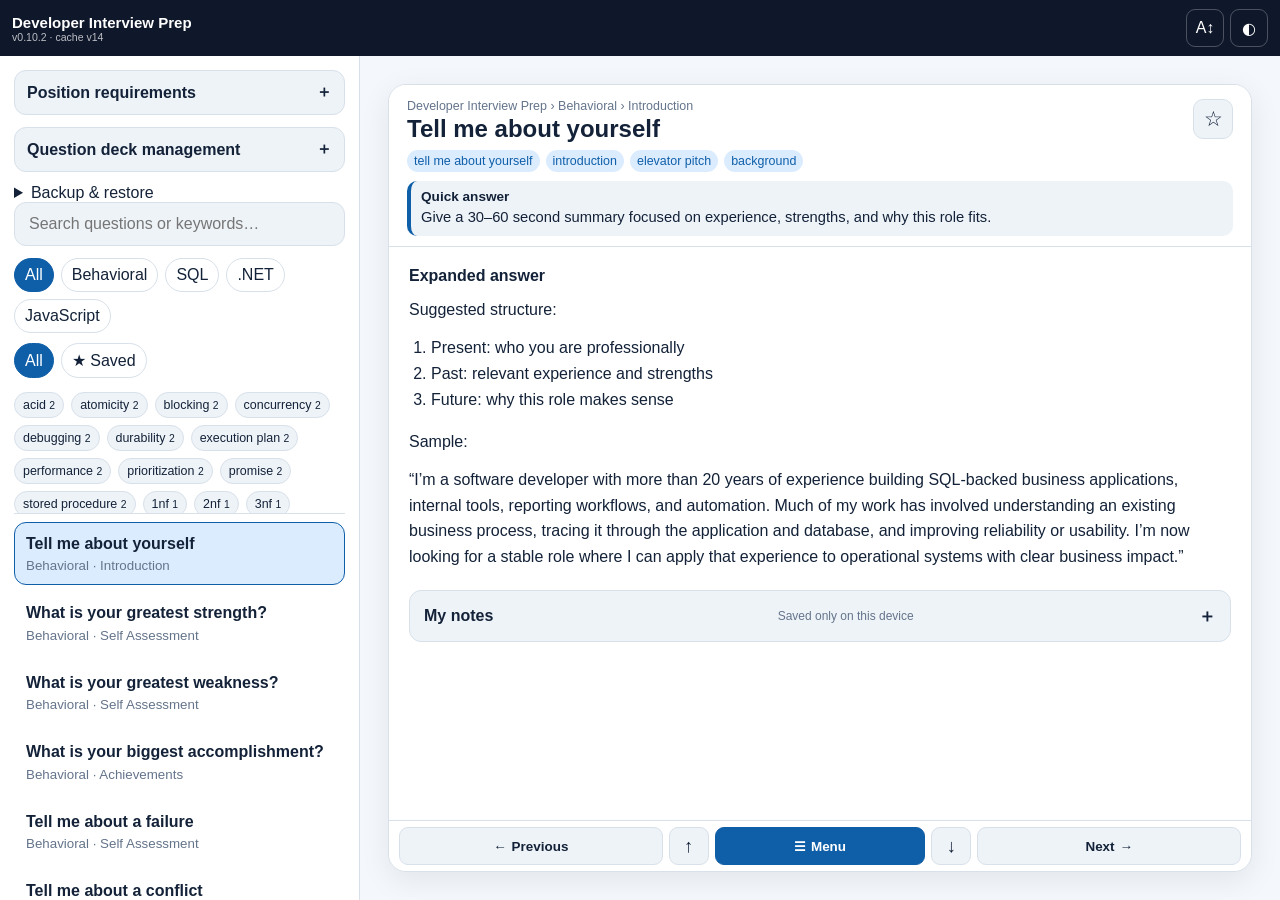
==== index.html @ b8eb4b03 "Add backup restore controls and visual drawer feedback" ====
<!doctype html>
<html lang="en">
<head>
  <meta charset="utf-8" />
  <meta name="viewport" content="width=device-width,initial-scale=1,viewport-fit=cover" />
  <meta name="theme-color" content="#0f172a" />
  <meta name="apple-mobile-web-app-capable" content="yes" />
  <meta name="apple-mobile-web-app-status-bar-style" content="black-translucent" />
  <meta name="apple-mobile-web-app-title" content="Interview Prep" />
  <title>Developer Interview Prep</title>
  <link rel="manifest" href="manifest.webmanifest" />
  <link rel="apple-touch-icon" href="icon-192.svg" />
  <link rel="stylesheet" href="styles.css" />
  <link rel="stylesheet" href="manager.css" />
  <link rel="stylesheet" href="layout.css" />
  <link rel="stylesheet" href="analyzer.css" />
</head>
<body>
  <header class="topbar">
    <button id="menuBtn" class="icon-btn mobile-only" type="button" aria-label="Open question list" aria-expanded="false">☰</button>
    <div class="brand">
      <strong>Developer Interview Prep</strong>
      <span id="statusText">v0.10.2 · cache v14</span>
    </div>
    <div class="top-actions">
      <button id="fontBtn" class="icon-btn" aria-label="Change text size">A↕</button>
      <button id="themeBtn" class="icon-btn" aria-label="Toggle theme">◐</button>
    </div>
  </header>

  <div class="app-shell">
    <aside id="sidebar" class="sidebar">
      <details class="position-analyzer">
        <summary>Position requirements</summary>
        <div class="analyzer-body">
          <label for="positionRequirements">Paste the job description or requirements</label>
          <textarea id="positionRequirements" placeholder="Example: SQL Server 2016, OLTP, stored procedures, .NET, e-commerce, production support..."></textarea>
          <div class="analyzer-actions">
            <button id="analyzePositionBtn" class="small-btn active" type="button">Analyze locally</button>
            <button id="clearPositionBtn" class="small-btn" type="button">Clear</button>
          </div>
          <div id="analyzerResults" class="analyzer-results"></div>
          <p class="analyzer-note">Runs entirely on this device. It prioritizes existing questions and creates a local Position Prep deck.</p>
        </div>
      </details>

      <details class="deck-tools">
        <summary>Question deck management</summary>
        <div class="deck-tools-body">
          <label for="deckSelect">Question deck</label>
          <select id="deckSelect"></select>
          <div class="deck-actions">
            <button id="importDeckBtn" class="small-btn">Import</button>
            <button id="exportDeckBtn" class="small-btn">Export</button>
            <button id="deleteDeckBtn" class="small-btn danger">Delete</button>
          </div>
          <input id="deckFileInput" type="file" accept="application/json,.json" hidden />
        </div>
      </details>

      <details class="backup-tools">
        <summary>Backup & restore</summary>
        <div class="backup-tools-body">
          <p>Back up notes, bookmarks, imported decks, preferences, and position requirements.</p>
          <div class="backup-actions">
            <button id="exportBackupBtn" class="small-btn" type="button">Export backup</button>
            <button id="importBackupBtn" class="small-btn" type="button">Restore backup</button>
          </div>
          <input id="backupFileInput" type="file" accept="application/json,.json" hidden />
        </div>
      </details>

      <div class="search-wrap">
        <input id="searchInput" type="search" placeholder="Search questions or keywords…" autocomplete="off" />
      </div>

      <div id="categoryTabs" class="tabs"></div>
      <div class="filter-row">
        <button id="allBtn" class="small-btn active">All</button>
        <button id="bookmarksBtn" class="small-btn">★ Saved</button>
      </div>
      <div id="keywordCloud" class="keyword-cloud"></div>
      <div id="questionList" class="question-list"></div>
    </aside>

    <main class="content">
      <div id="emptyState" class="empty-state">
        <h1>Interview reference</h1>
        <p>Select a question from the menu. Search works across titles, keywords, summaries, and full answers.</p>
      </div>

      <article id="answerCard" class="answer-card answer-layout hidden">
        <header class="question-fixed">
          <div class="answer-head">
            <div>
              <div id="breadcrumb" class="breadcrumb"></div>
              <h1 id="answerTitle"></h1>
            </div>
            <button id="bookmarkBtn" class="bookmark-btn" aria-label="Save question">☆</button>
          </div>
          <div id="answerKeywords" class="answer-keywords"></div>
          <section class="quick-box">
            <h2>Quick answer</h2>
            <p id="shortAnswer"></p>
          </section>
        </header>

        <div id="answerScroll" class="answer-scroll" tabindex="0">
          <section id="answerTop" class="full-answer">
            <h2>Expanded answer</h2>
            <div id="fullAnswer"></div>
          </section>

          <details id="notesDetails" class="notes">
            <summary><span>My notes</span><small id="notesStatus">Saved only on this device</small></summary>
            <div class="notes-body"><textarea id="notesBox" placeholder="Add your own example, wording, or reminder…"></textarea></div>
          </details>
          <div id="answerBottom" class="scroll-end-marker" aria-hidden="true"></div>
        </div>

        <footer class="answer-footer" aria-label="Question navigation">
          <button id="prevBtn" class="footer-nav wide" type="button">← <span>Previous</span></button>
          <button id="topBtn" class="footer-nav icon-only" type="button" aria-label="Scroll answer to top" title="Top">↑</button>
          <button id="footerMenuBtn" class="footer-nav menu-link" type="button">☰ <span>Menu</span></button>
          <button id="bottomBtn" class="footer-nav icon-only" type="button" aria-label="Scroll answer to bottom" title="Bottom">↓</button>
          <button id="nextBtn" class="footer-nav wide" type="button"><span>Next</span> →</button>
        </footer>
      </article>
    </main>
  </div>

  <div id="overlay" class="overlay" aria-hidden="true"></div>
  <script>
    (() => {
      const VERSION_TEXT = 'v0.10.2 · cache v14';
      const body = document.body;
      const headerMenu = document.getElementById('menuBtn');
      const footerMenu = document.getElementById('footerMenuBtn');
      const overlay = document.getElementById('overlay');
      const answerScroll = document.getElementById('answerScroll');
      const status = document.getElementById('statusText');

      const closeDrawer = () => {
        body.classList.remove('drawer-open');
        headerMenu?.setAttribute('aria-expanded', 'false');
      };
      const toggleDrawer = () => {
        const open = body.classList.toggle('drawer-open');
        headerMenu?.setAttribute('aria-expanded', String(open));
      };
      const menuClick = event => {
        event.preventDefault();
        event.stopPropagation();
        toggleDrawer();
      };

      headerMenu?.addEventListener('click', menuClick);
      footerMenu?.addEventListener('click', menuClick);
      overlay?.addEventListener('click', closeDrawer);
      document.addEventListener('keydown', event => { if (event.key === 'Escape') closeDrawer(); });
      document.getElementById('topBtn')?.addEventListener('click', () => answerScroll?.scrollTo({ top: 0, behavior: 'smooth' }));
      document.getElementById('bottomBtn')?.addEventListener('click', () => answerScroll?.scrollTo({ top: answerScroll.scrollHeight, behavior: 'smooth' }));
      document.getElementById('questionList')?.addEventListener('click', event => {
        if (event.target.closest('.question-item[data-id]')) closeDrawer();
      });

      const enforceVersion = () => {
        if (status && status.textContent !== VERSION_TEXT) status.textContent = VERSION_TEXT;
      };
      enforceVersion();
      if (status) new MutationObserver(enforceVersion).observe(status, { childList: true, characterData: true, subtree: true });
      window.drawerControls = { close: closeDrawer, toggle: toggleDrawer };
      window.answerPane = {
        reset: () => answerScroll?.scrollTo({ top: 0 }),
        top: () => answerScroll?.scrollTo({ top: 0, behavior: 'smooth' }),
        bottom: () => answerScroll?.scrollTo({ top: answerScroll.scrollHeight, behavior: 'smooth' })
      };
    })();
  </script>
  <script src="data.js"></script>
  <script src="analyzer.js"></script>
  <script src="backup.js"></script>
  <script src="app.js"></script>
</body>
</html>
---- styles.css ----
:root{--bg:#f4f7fb;--panel:#fff;--panel-2:#eef3f8;--text:#132238;--muted:#64748b;--border:#d8e0e9;--accent:#0f5fa8;--accent-2:#dcecff;--shadow:0 8px 30px rgba(15,23,42,.08);--font-scale:1;--topbar-height:56px}:root[data-theme="dark"]{--bg:#0b1220;--panel:#111b2e;--panel-2:#18243a;--text:#edf4ff;--muted:#9fb0c7;--border:#2a3850;--accent:#74b9ff;--accent-2:#173455;--shadow:0 8px 30px rgba(0,0,0,.28)}*{box-sizing:border-box}html,body{height:100%}body{margin:0;background:var(--bg);color:var(--text);font-family:-apple-system,BlinkMacSystemFont,"Segoe UI",Roboto,Arial,sans-serif;font-size:calc(16px * var(--font-scale));overscroll-behavior:none}button,input,textarea,select{font:inherit}.topbar{min-height:var(--topbar-height);height:auto;display:flex;align-items:center;gap:10px;padding:7px 12px;background:#0f172a;color:#fff;position:sticky;top:0;z-index:1100}.brand{display:flex;flex-direction:column;flex:1;min-width:0}.brand strong{font-size:.94rem;white-space:nowrap;overflow:hidden;text-overflow:ellipsis}.brand span{font-size:.66rem;opacity:.72;white-space:nowrap;overflow:hidden;text-overflow:ellipsis}.top-actions{display:flex;gap:6px;flex:0 0 auto}.icon-btn{border:1px solid rgba(255,255,255,.25);background:transparent;color:#fff;border-radius:9px;min-width:38px;height:38px;display:inline-flex;align-items:center;justify-content:center;padding:0;cursor:pointer}.app-shell{height:calc(100dvh - var(--topbar-height));display:grid;grid-template-columns:360px 1fr;position:relative}.sidebar{background:var(--panel);border-right:1px solid var(--border);overflow-y:auto;padding:14px}.search-wrap{position:sticky;top:0;background:var(--panel);padding-bottom:10px;z-index:3}#searchInput{width:100%;border:1px solid var(--border);background:var(--panel-2);color:var(--text);border-radius:12px;padding:12px 14px;outline:none}#searchInput:focus{border-color:var(--accent)}.tabs,.filter-row,.keyword-cloud{display:flex;gap:7px;flex-wrap:wrap}.tabs{margin:2px 0 10px}.filter-row{margin-bottom:10px}.tab,.small-btn,.keyword{border:1px solid var(--border);background:var(--panel);color:var(--text);border-radius:999px;padding:7px 10px;cursor:pointer}.tab.active,.small-btn.active,.keyword.active{background:var(--accent);color:#fff;border-color:var(--accent)}.keyword-cloud{padding:4px 0 12px;border-bottom:1px solid var(--border);margin-bottom:8px;max-height:126px;overflow:auto}.keyword{font-size:.78rem;padding:5px 8px;background:var(--panel-2)}.question-list{display:flex;flex-direction:column;gap:6px}.question-item{border:1px solid transparent;border-radius:12px;padding:11px;cursor:pointer}.question-item:hover{background:var(--panel-2)}.question-item.active{background:var(--accent-2);border-color:var(--accent)}.question-item strong{display:block;line-height:1.28}.question-item small{color:var(--muted);display:block;margin-top:4px}.question-item .star{float:right}.content{overflow-y:auto;padding:28px;-webkit-overflow-scrolling:touch;position:relative;z-index:1}.empty-state,.answer-card{max-width:920px;margin:0 auto}.empty-state,.answer-card{background:var(--panel);border:1px solid var(--border);border-radius:18px;box-shadow:var(--shadow)}.empty-state{padding:48px}.answer-card{padding:26px}.hidden{display:none!important}.answer-head{display:flex;justify-content:space-between;align-items:flex-start;gap:18px}.answer-head h1{margin:5px 0 0;font-size:1.8rem;line-height:1.15}.breadcrumb{color:var(--muted);font-size:.86rem}.bookmark-btn{border:1px solid var(--border);background:var(--panel-2);color:var(--text);width:46px;height:46px;border-radius:12px;font-size:1.55rem}.answer-keywords{display:flex;flex-wrap:wrap;gap:7px;margin:16px 0}.answer-keywords button{border:0;background:var(--accent-2);color:var(--accent);border-radius:999px;padding:6px 9px}.quick-box{background:var(--panel-2);border-left:4px solid var(--accent);padding:14px 16px;border-radius:10px;margin:18px 0}.quick-box h2,.full-answer h2{font-size:1rem;margin:0 0 8px}.quick-box p{margin:0;line-height:1.55}.full-answer{line-height:1.62}.full-answer p{margin:0 0 12px}.full-answer ul,.full-answer ol{margin-top:6px;padding-left:22px}.notes{margin-top:20px;border:1px solid var(--border);border-radius:12px;background:var(--panel-2);overflow:hidden}.notes summary{display:flex;align-items:center;justify-content:space-between;gap:12px;padding:13px 14px;cursor:pointer;list-style:none;font-weight:700}.notes summary::-webkit-details-marker{display:none}.notes summary:after{content:"＋";font-size:1.1rem}.notes[open] summary:after{content:"−"}.notes summary small{color:var(--muted);font-weight:400;font-size:.75rem}.notes-body{padding:0 12px 12px}#notesBox{width:100%;min-height:110px;resize:vertical;border:1px solid var(--border);background:var(--panel);color:var(--text);border-radius:10px;padding:12px}.nav-buttons{display:flex;justify-content:space-between;gap:12px;margin-top:14px}.nav-buttons button{border:1px solid var(--border);background:var(--panel-2);color:var(--text);border-radius:10px;padding:10px 14px;min-width:118px}.overlay{display:none;position:fixed;inset:var(--topbar-height) 0 0;background:rgba(0,0,0,.45);z-index:1000}.mobile-only{display:none}@media(max-width:820px){:root{--topbar-height:calc(52px + env(safe-area-inset-top))}.mobile-only{display:inline-flex}.topbar{min-height:var(--topbar-height);padding:calc(env(safe-area-inset-top) + 5px) 9px 5px;gap:8px}.brand strong{font-size:.86rem}.brand span{font-size:.6rem}.app-shell{display:block;height:calc(100dvh - var(--topbar-height));position:relative}.sidebar{position:fixed;left:0;top:var(--topbar-height);bottom:0;width:min(94vw,410px);z-index:2001;transform:translateX(-105%);transition:transform .2s ease;box-shadow:0 16px 48px rgba(0,0,0,.35);padding-bottom:calc(18px + env(safe-area-inset-bottom));visibility:hidden;background:var(--panel)}body.drawer-open .sidebar{transform:translateX(0);visibility:visible}body.drawer-open .overlay{display:block}body.drawer-open{overflow:hidden}.content{padding:14px 14px calc(86px + env(safe-area-inset-bottom));position:relative;z-index:1}.answer-card{border-radius:14px;padding:18px}.answer-head h1{font-size:1.45rem}.empty-state{padding:28px 22px}.overlay{inset:var(--topbar-height) 0 0;z-index:2000}.icon-btn{min-width:36px;width:36px;height:36px;border-radius:9px}.nav-buttons{position:sticky;bottom:0;z-index:8;margin:16px -18px -18px;padding:10px 18px calc(10px + env(safe-area-inset-bottom));background:var(--panel);border-top:1px solid var(--border)}.nav-buttons button{flex:1;min-width:0;height:46px}.notes{margin-bottom:6px}}@media(max-width:390px){.topbar{gap:6px;padding-left:7px;padding-right:7px}.brand strong{font-size:.82rem}.top-actions{gap:5px}.icon-btn{min-width:34px;width:34px;height:34px}.brand span{font-size:.56rem}}
---- manager.css ----
.deck-tools{margin-bottom:12px;border:1px solid var(--border);border-radius:12px;background:var(--panel-2);overflow:hidden}.deck-tools summary{display:flex;align-items:center;justify-content:space-between;gap:10px;padding:11px 12px;cursor:pointer;list-style:none;font-weight:700}.deck-tools summary::-webkit-details-marker{display:none}.deck-tools summary:after{content:"＋"}.deck-tools[open] summary:after{content:"−"}.deck-tools-body{padding:0 10px 10px}.deck-tools label{display:block;font-size:.78rem;font-weight:700;color:var(--muted);margin-bottom:6px}.deck-tools select{width:100%;border:1px solid var(--border);background:var(--panel);color:var(--text);border-radius:10px;padding:10px}.deck-actions{display:flex;gap:7px;margin-top:8px;flex-wrap:wrap}.deck-actions .small-btn{flex:1;min-width:72px}.small-btn.danger{color:#b42318;border-color:#f2b8b5}.import-message{font-size:.78rem;color:var(--muted);margin-top:7px}@media(max-width:820px){.deck-tools{position:relative;z-index:2}.deck-actions .small-btn{padding:9px 8px}}
---- layout.css ----
.answer-layout{height:100%;min-height:0;display:grid;grid-template-rows:auto minmax(0,1fr) auto;padding:0;overflow:hidden}.question-fixed{padding:14px 18px 0;background:var(--panel);border-bottom:1px solid var(--border);z-index:4}.question-fixed .answer-head{gap:10px}.question-fixed .answer-head h1{font-size:1.5rem;line-height:1.1;margin-top:2px}.question-fixed .breadcrumb{font-size:.78rem;line-height:1.2}.question-fixed .bookmark-btn{width:40px;height:40px;border-radius:10px;font-size:1.3rem}.question-fixed .answer-keywords{display:flex;flex-wrap:nowrap;overflow-x:auto;gap:6px;margin:8px 0 7px;padding-bottom:2px;scrollbar-width:none}.question-fixed .answer-keywords::-webkit-scrollbar{display:none}.question-fixed .answer-keywords button{white-space:nowrap;padding:4px 7px;font-size:.78rem}.question-fixed .quick-box{margin:7px 0 10px;padding:8px 10px}.question-fixed .quick-box h2{font-size:.85rem;margin-bottom:4px}.question-fixed .quick-box p{font-size:.92rem;line-height:1.35}.answer-scroll{min-height:0;overflow-y:auto;-webkit-overflow-scrolling:touch;overscroll-behavior:contain;padding:16px 20px 22px;scroll-behavior:smooth}.answer-scroll:focus{outline:none}.scroll-end-marker{height:1px}.answer-footer{display:grid;grid-template-columns:minmax(82px,1fr) 40px minmax(72px,.8fr) 40px minmax(82px,1fr);gap:6px;align-items:center;padding:6px 10px calc(6px + env(safe-area-inset-bottom));background:var(--panel);border-top:1px solid var(--border);z-index:5}.footer-nav{height:38px;border:1px solid var(--border);background:var(--panel-2);color:var(--text);border-radius:9px;padding:0 9px;font-size:.84rem;font-weight:650;display:inline-flex;align-items:center;justify-content:center;gap:5px;cursor:pointer}.footer-nav:active{transform:translateY(1px)}.footer-nav.icon-only{font-size:1.15rem;padding:0}.footer-nav.menu-link{background:var(--accent);border-color:var(--accent);color:#fff}.content{min-height:0}.empty-state{max-height:100%}@media(max-width:820px){.content{height:100%;min-height:0;padding:6px}.answer-layout{height:100%;border-radius:12px}.question-fixed{padding:9px 12px 0}.question-fixed .answer-head h1{font-size:1.12rem;line-height:1.08}.question-fixed .breadcrumb{font-size:.68rem;white-space:nowrap;overflow:hidden;text-overflow:ellipsis}.question-fixed .bookmark-btn{width:34px;height:34px;border-radius:9px;font-size:1.12rem}.question-fixed .answer-keywords{margin:6px 0 5px;gap:5px}.question-fixed .answer-keywords button{font-size:.68rem;padding:3px 6px}.question-fixed .quick-box{margin:5px 0 7px;padding:6px 9px;border-left-width:3px}.question-fixed .quick-box h2{font-size:.75rem;margin-bottom:2px}.question-fixed .quick-box p{font-size:.8rem;line-height:1.28;display:-webkit-box;-webkit-line-clamp:2;-webkit-box-orient:vertical;overflow:hidden}.answer-scroll{padding:12px 14px 16px}.answer-footer{grid-template-columns:minmax(66px,1fr) 36px minmax(62px,.85fr) 36px minmax(66px,1fr);gap:5px;padding:5px 7px calc(5px + env(safe-area-inset-bottom))}.footer-nav{height:36px;padding:0 6px;font-size:.74rem;border-radius:8px}.footer-nav.icon-only{font-size:1.05rem}.nav-buttons{display:none!important}}@media(max-width:390px){.answer-footer{grid-template-columns:minmax(56px,1fr) 34px minmax(50px,.8fr) 34px minmax(56px,1fr);gap:4px;padding-left:5px;padding-right:5px}.footer-nav{padding:0 4px;font-size:.7rem}.footer-nav.menu-link span{display:none}.footer-nav.menu-link{font-size:1rem}.question-fixed{padding-left:10px;padding-right:10px}.answer-scroll{padding-left:12px;padding-right:12px}}
---- analyzer.css ----
.position-analyzer{margin-bottom:12px;border:1px solid var(--border);border-radius:12px;background:var(--panel-2);overflow:hidden}.position-analyzer summary{display:flex;align-items:center;justify-content:space-between;gap:10px;padding:11px 12px;cursor:pointer;list-style:none;font-weight:700}.position-analyzer summary::-webkit-details-marker{display:none}.position-analyzer summary:after{content:"＋"}.position-analyzer[open] summary:after{content:"−"}.analyzer-body{padding:0 10px 10px}.analyzer-body label{display:block;font-size:.78rem;font-weight:700;color:var(--muted);margin:8px 0 6px}.analyzer-body textarea{width:100%;min-height:150px;border:1px solid var(--border);background:var(--panel);color:var(--text);border-radius:10px;padding:10px;resize:vertical}.analyzer-actions{display:flex;gap:7px;margin-top:8px}.analyzer-actions button{flex:1}.analyzer-results{margin-top:10px;font-size:.8rem;color:var(--muted);line-height:1.45}.detected-skills{display:flex;flex-wrap:wrap;gap:6px;margin-top:7px}.detected-skills span{background:var(--accent-2);color:var(--accent);border-radius:999px;padding:4px 7px}.analyzer-note{margin:7px 0 0;font-size:.76rem;color:var(--muted)}
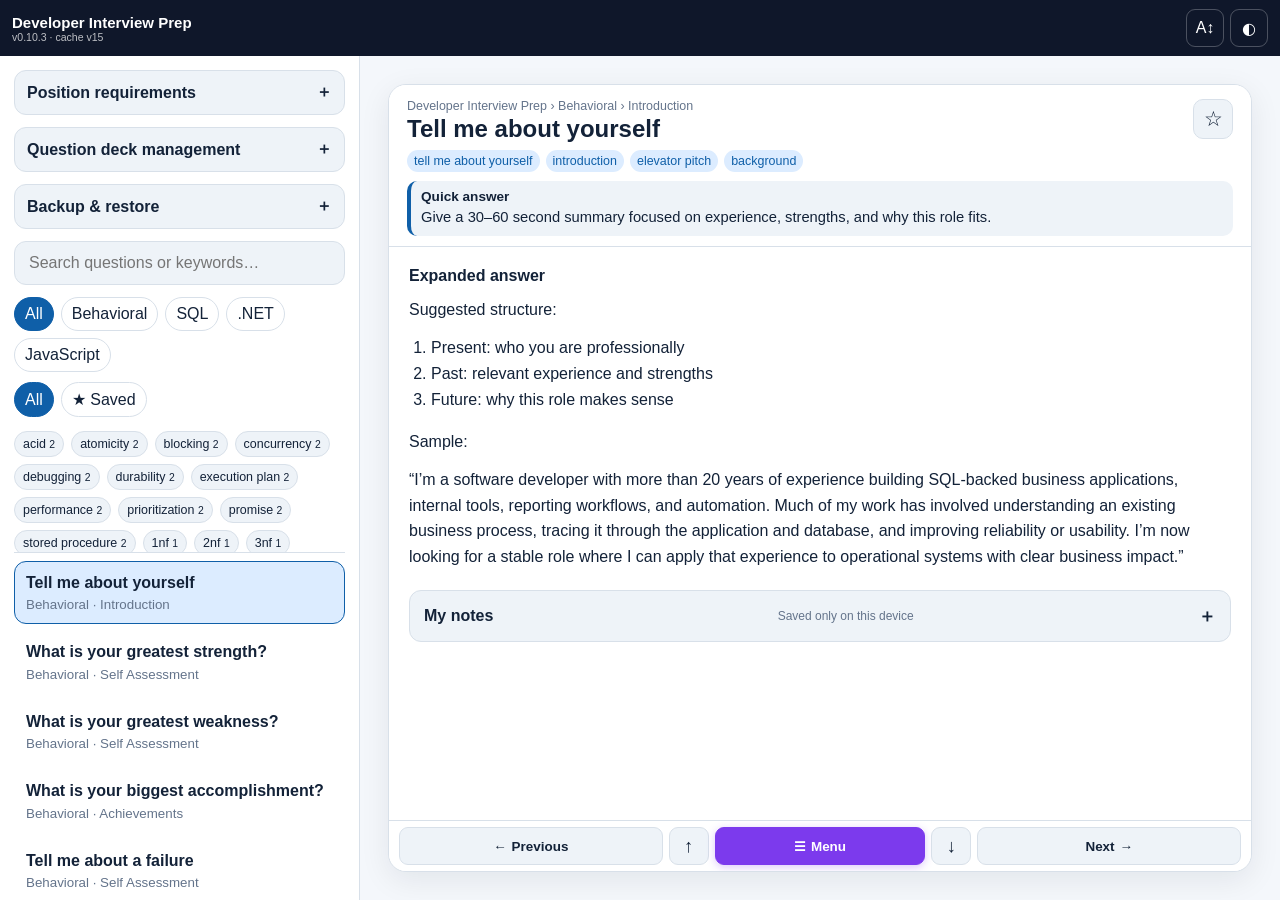
==== commit 727fa24b: "Bump build for viewport-pinned footer fix" ====
--- a/index.html
+++ b/index.html
@@ -20,7 +20,7 @@
     <button id="menuBtn" class="icon-btn mobile-only" type="button" aria-label="Open question list" aria-expanded="false">☰</button>
     <div class="brand">
       <strong>Developer Interview Prep</strong>
-      <span id="statusText">v0.10.2 · cache v14</span>
+      <span id="statusText">v0.10.3 · cache v15</span>
     </div>
     <div class="top-actions">
       <button id="fontBtn" class="icon-btn" aria-label="Change text size">A↕</button>
@@ -132,7 +132,7 @@
   <div id="overlay" class="overlay" aria-hidden="true"></div>
   <script>
     (() => {
-      const VERSION_TEXT = 'v0.10.2 · cache v14';
+      const VERSION_TEXT = 'v0.10.3 · cache v15';
       const body = document.body;
       const headerMenu = document.getElementById('menuBtn');
       const footerMenu = document.getElementById('footerMenuBtn');
--- a/manager.css
+++ b/manager.css
@@ -1 +1 @@
-.deck-tools{margin-bottom:12px;border:1px solid var(--border);border-radius:12px;background:var(--panel-2);overflow:hidden}.deck-tools summary{display:flex;align-items:center;justify-content:space-between;gap:10px;padding:11px 12px;cursor:pointer;list-style:none;font-weight:700}.deck-tools summary::-webkit-details-marker{display:none}.deck-tools summary:after{content:"＋"}.deck-tools[open] summary:after{content:"−"}.deck-tools-body{padding:0 10px 10px}.deck-tools label{display:block;font-size:.78rem;font-weight:700;color:var(--muted);margin-bottom:6px}.deck-tools select{width:100%;border:1px solid var(--border);background:var(--panel);color:var(--text);border-radius:10px;padding:10px}.deck-actions{display:flex;gap:7px;margin-top:8px;flex-wrap:wrap}.deck-actions .small-btn{flex:1;min-width:72px}.small-btn.danger{color:#b42318;border-color:#f2b8b5}.import-message{font-size:.78rem;color:var(--muted);margin-top:7px}@media(max-width:820px){.deck-tools{position:relative;z-index:2}.deck-actions .small-btn{padding:9px 8px}}+.deck-tools,.backup-tools{margin-bottom:12px;border:1px solid var(--border);border-radius:12px;background:var(--panel-2);overflow:hidden}.deck-tools summary,.backup-tools summary{display:flex;align-items:center;justify-content:space-between;gap:10px;padding:11px 12px;cursor:pointer;list-style:none;font-weight:700}.deck-tools summary::-webkit-details-marker,.backup-tools summary::-webkit-details-marker{display:none}.deck-tools summary:after,.backup-tools summary:after{content:"＋"}.deck-tools[open] summary:after,.backup-tools[open] summary:after{content:"−"}.deck-tools-body,.backup-tools-body{padding:0 10px 10px}.deck-tools label{display:block;font-size:.78rem;font-weight:700;color:var(--muted);margin-bottom:6px}.deck-tools select{width:100%;border:1px solid var(--border);background:var(--panel);color:var(--text);border-radius:10px;padding:10px}.deck-actions,.backup-actions{display:flex;gap:7px;margin-top:8px;flex-wrap:wrap}.deck-actions .small-btn,.backup-actions .small-btn{flex:1;min-width:72px}.backup-tools-body p{margin:0;color:var(--muted);font-size:.78rem;line-height:1.4}.small-btn.danger{color:#b42318;border-color:#f2b8b5}.import-message{font-size:.78rem;color:var(--muted);margin-top:7px}@media(max-width:820px){.deck-tools,.backup-tools{position:relative;z-index:2}.deck-actions .small-btn,.backup-actions .small-btn{padding:9px 8px}}
--- a/layout.css
+++ b/layout.css
@@ -1 +1 @@
-.answer-layout{height:100%;min-height:0;display:grid;grid-template-rows:auto minmax(0,1fr) auto;padding:0;overflow:hidden}.question-fixed{padding:14px 18px 0;background:var(--panel);border-bottom:1px solid var(--border);z-index:4}.question-fixed .answer-head{gap:10px}.question-fixed .answer-head h1{font-size:1.5rem;line-height:1.1;margin-top:2px}.question-fixed .breadcrumb{font-size:.78rem;line-height:1.2}.question-fixed .bookmark-btn{width:40px;height:40px;border-radius:10px;font-size:1.3rem}.question-fixed .answer-keywords{display:flex;flex-wrap:nowrap;overflow-x:auto;gap:6px;margin:8px 0 7px;padding-bottom:2px;scrollbar-width:none}.question-fixed .answer-keywords::-webkit-scrollbar{display:none}.question-fixed .answer-keywords button{white-space:nowrap;padding:4px 7px;font-size:.78rem}.question-fixed .quick-box{margin:7px 0 10px;padding:8px 10px}.question-fixed .quick-box h2{font-size:.85rem;margin-bottom:4px}.question-fixed .quick-box p{font-size:.92rem;line-height:1.35}.answer-scroll{min-height:0;overflow-y:auto;-webkit-overflow-scrolling:touch;overscroll-behavior:contain;padding:16px 20px 22px;scroll-behavior:smooth}.answer-scroll:focus{outline:none}.scroll-end-marker{height:1px}.answer-footer{display:grid;grid-template-columns:minmax(82px,1fr) 40px minmax(72px,.8fr) 40px minmax(82px,1fr);gap:6px;align-items:center;padding:6px 10px calc(6px + env(safe-area-inset-bottom));background:var(--panel);border-top:1px solid var(--border);z-index:5}.footer-nav{height:38px;border:1px solid var(--border);background:var(--panel-2);color:var(--text);border-radius:9px;padding:0 9px;font-size:.84rem;font-weight:650;display:inline-flex;align-items:center;justify-content:center;gap:5px;cursor:pointer}.footer-nav:active{transform:translateY(1px)}.footer-nav.icon-only{font-size:1.15rem;padding:0}.footer-nav.menu-link{background:var(--accent);border-color:var(--accent);color:#fff}.content{min-height:0}.empty-state{max-height:100%}@media(max-width:820px){.content{height:100%;min-height:0;padding:6px}.answer-layout{height:100%;border-radius:12px}.question-fixed{padding:9px 12px 0}.question-fixed .answer-head h1{font-size:1.12rem;line-height:1.08}.question-fixed .breadcrumb{font-size:.68rem;white-space:nowrap;overflow:hidden;text-overflow:ellipsis}.question-fixed .bookmark-btn{width:34px;height:34px;border-radius:9px;font-size:1.12rem}.question-fixed .answer-keywords{margin:6px 0 5px;gap:5px}.question-fixed .answer-keywords button{font-size:.68rem;padding:3px 6px}.question-fixed .quick-box{margin:5px 0 7px;padding:6px 9px;border-left-width:3px}.question-fixed .quick-box h2{font-size:.75rem;margin-bottom:2px}.question-fixed .quick-box p{font-size:.8rem;line-height:1.28;display:-webkit-box;-webkit-line-clamp:2;-webkit-box-orient:vertical;overflow:hidden}.answer-scroll{padding:12px 14px 16px}.answer-footer{grid-template-columns:minmax(66px,1fr) 36px minmax(62px,.85fr) 36px minmax(66px,1fr);gap:5px;padding:5px 7px calc(5px + env(safe-area-inset-bottom))}.footer-nav{height:36px;padding:0 6px;font-size:.74rem;border-radius:8px}.footer-nav.icon-only{font-size:1.05rem}.nav-buttons{display:none!important}}@media(max-width:390px){.answer-footer{grid-template-columns:minmax(56px,1fr) 34px minmax(50px,.8fr) 34px minmax(56px,1fr);gap:4px;padding-left:5px;padding-right:5px}.footer-nav{padding:0 4px;font-size:.7rem}.footer-nav.menu-link span{display:none}.footer-nav.menu-link{font-size:1rem}.question-fixed{padding-left:10px;padding-right:10px}.answer-scroll{padding-left:12px;padding-right:12px}}+.answer-layout{height:100%;min-height:0;display:grid;grid-template-rows:auto minmax(0,1fr) auto;padding:0;overflow:hidden}.question-fixed{padding:14px 18px 0;background:var(--panel);border-bottom:1px solid var(--border);z-index:4}.question-fixed .answer-head{gap:10px}.question-fixed .answer-head h1{font-size:1.5rem;line-height:1.1;margin-top:2px}.question-fixed .breadcrumb{font-size:.78rem;line-height:1.2}.question-fixed .bookmark-btn{width:40px;height:40px;border-radius:10px;font-size:1.3rem}.question-fixed .answer-keywords{display:flex;flex-wrap:nowrap;overflow-x:auto;gap:6px;margin:8px 0 7px;padding-bottom:2px;scrollbar-width:none}.question-fixed .answer-keywords::-webkit-scrollbar{display:none}.question-fixed .answer-keywords button{white-space:nowrap;padding:4px 7px;font-size:.78rem}.question-fixed .quick-box{margin:7px 0 10px;padding:8px 10px}.question-fixed .quick-box h2{font-size:.85rem;margin-bottom:4px}.question-fixed .quick-box p{font-size:.92rem;line-height:1.35}.answer-scroll{min-height:0;overflow-y:auto;-webkit-overflow-scrolling:touch;overscroll-behavior:contain;padding:16px 20px 22px;scroll-behavior:smooth}.answer-scroll:focus{outline:none}.scroll-end-marker{height:1px}.answer-footer{display:grid;grid-template-columns:minmax(82px,1fr) 40px minmax(72px,.8fr) 40px minmax(82px,1fr);gap:6px;align-items:center;padding:6px 10px calc(6px + env(safe-area-inset-bottom));background:var(--panel);border-top:1px solid var(--border);z-index:5}.footer-nav{height:38px;border:1px solid var(--border);background:var(--panel-2);color:var(--text);border-radius:9px;padding:0 9px;font-size:.84rem;font-weight:650;display:inline-flex;align-items:center;justify-content:center;gap:5px;cursor:pointer;transition:background-color .18s ease,border-color .18s ease,transform .18s ease,box-shadow .18s ease}.footer-nav:active{transform:translateY(1px)}.footer-nav.icon-only{font-size:1.15rem;padding:0}.footer-nav.menu-link{background:#7c3aed;border-color:#7c3aed;color:#fff;box-shadow:0 2px 8px rgba(124,58,237,.28)}body.drawer-open .footer-nav.menu-link{background:#059669;border-color:#059669;box-shadow:0 0 0 3px rgba(5,150,105,.18)}.content{min-height:0}.empty-state{max-height:100%}@media(max-width:820px){body{overflow:hidden}.app-shell{position:static;overflow:visible}.content{position:fixed;top:var(--topbar-height);right:0;bottom:0;left:0;height:auto;min-height:0;padding:6px;overflow:hidden}.answer-layout{height:100%;border-radius:12px}.question-fixed{padding:9px 12px 0}.question-fixed .answer-head h1{font-size:1.12rem;line-height:1.08}.question-fixed .breadcrumb{font-size:.68rem;white-space:nowrap;overflow:hidden;text-overflow:ellipsis}.question-fixed .bookmark-btn{width:34px;height:34px;border-radius:9px;font-size:1.12rem}.question-fixed .answer-keywords{margin:6px 0 5px;gap:5px}.question-fixed .answer-keywords button{font-size:.68rem;padding:3px 6px}.question-fixed .quick-box{margin:5px 0 7px;padding:6px 9px;border-left-width:3px}.question-fixed .quick-box h2{font-size:.75rem;margin-bottom:2px}.question-fixed .quick-box p{font-size:.8rem;line-height:1.28;display:-webkit-box;-webkit-line-clamp:2;-webkit-box-orient:vertical;overflow:hidden}.answer-scroll{padding:12px 14px 16px}.answer-footer{grid-template-columns:minmax(66px,1fr) 36px minmax(62px,.85fr) 36px minmax(66px,1fr);gap:5px;padding:5px 7px calc(5px + env(safe-area-inset-bottom))}.footer-nav{height:36px;padding:0 6px;font-size:.74rem;border-radius:8px}.footer-nav.icon-only{font-size:1.05rem}.nav-buttons{display:none!important}}@media(max-width:390px){.answer-footer{grid-template-columns:minmax(56px,1fr) 34px minmax(50px,.8fr) 34px minmax(56px,1fr);gap:4px;padding-left:5px;padding-right:5px}.footer-nav{padding:0 4px;font-size:.7rem}.footer-nav.menu-link span{display:none}.footer-nav.menu-link{font-size:1rem}.question-fixed{padding-left:10px;padding-right:10px}.answer-scroll{padding-left:12px;padding-right:12px}}
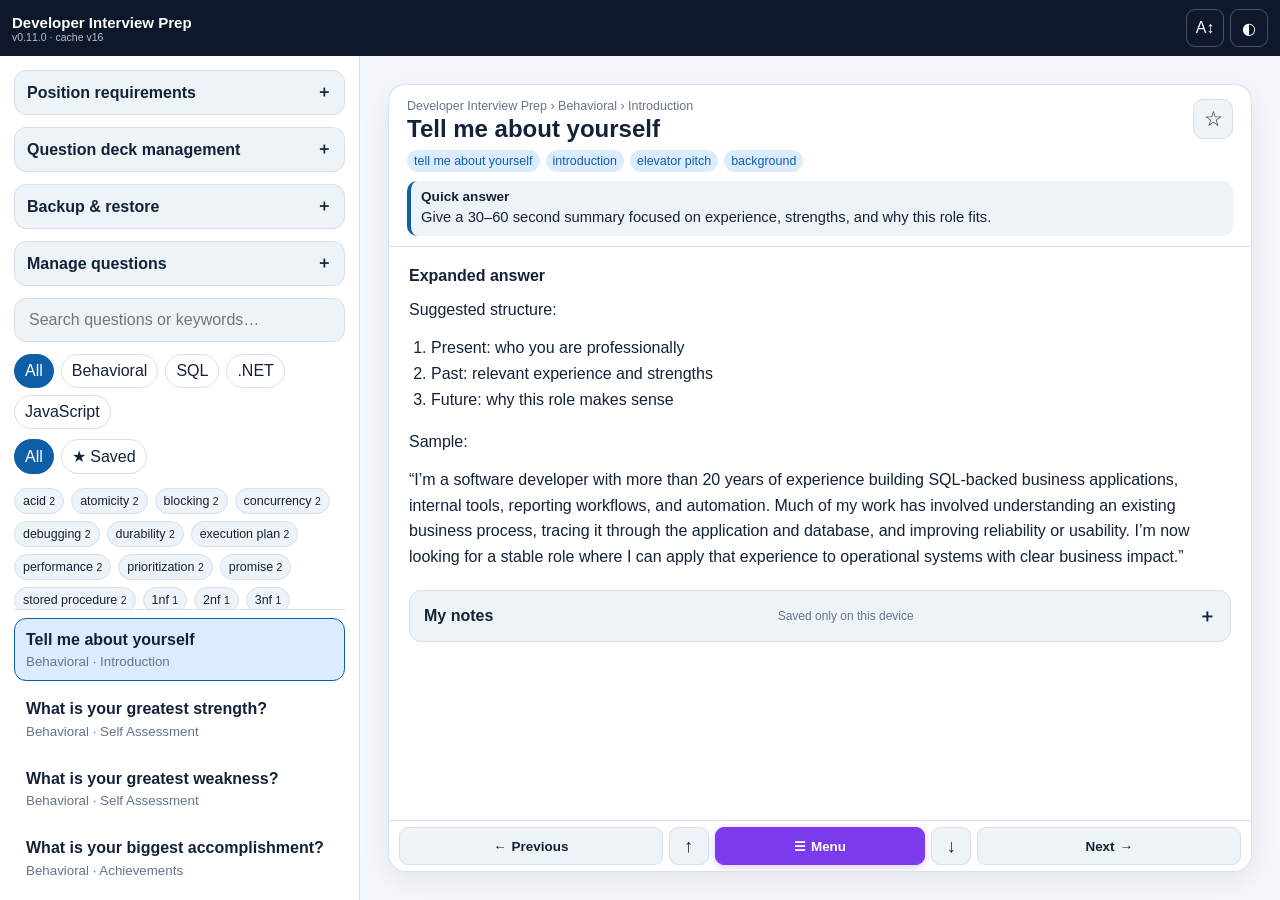
==== commit da3044f1: "Wire local question CRUD editor and bump build" ====
--- a/index.html
+++ b/index.html
@@ -14,13 +14,14 @@
   <link rel="stylesheet" href="manager.css" />
   <link rel="stylesheet" href="layout.css" />
   <link rel="stylesheet" href="analyzer.css" />
+  <link rel="stylesheet" href="editor.css" />
 </head>
 <body>
   <header class="topbar">
     <button id="menuBtn" class="icon-btn mobile-only" type="button" aria-label="Open question list" aria-expanded="false">☰</button>
     <div class="brand">
       <strong>Developer Interview Prep</strong>
-      <span id="statusText">v0.10.3 · cache v15</span>
+      <span id="statusText">v0.11.0 · cache v16</span>
     </div>
     <div class="top-actions">
       <button id="fontBtn" class="icon-btn" aria-label="Change text size">A↕</button>
@@ -132,7 +133,7 @@
   <div id="overlay" class="overlay" aria-hidden="true"></div>
   <script>
     (() => {
-      const VERSION_TEXT = 'v0.10.3 · cache v15';
+      const VERSION_TEXT = 'v0.11.0 · cache v16';
       const body = document.body;
       const headerMenu = document.getElementById('menuBtn');
       const footerMenu = document.getElementById('footerMenuBtn');
@@ -181,5 +182,6 @@
   <script src="analyzer.js"></script>
   <script src="backup.js"></script>
   <script src="app.js"></script>
+  <script src="editor.js"></script>
 </body>
 </html>
--- a/editor.css
+++ b/editor.css
@@ -0,0 +1 @@
+.question-admin{margin-bottom:12px;border:1px solid var(--border);border-radius:12px;background:var(--panel-2);overflow:hidden}.question-admin summary{display:flex;align-items:center;justify-content:space-between;padding:11px 12px;cursor:pointer;list-style:none;font-weight:700}.question-admin summary::-webkit-details-marker{display:none}.question-admin summary:after{content:"＋"}.question-admin[open] summary:after{content:"−"}.question-admin-body{padding:0 10px 10px}.question-admin-actions{display:grid;grid-template-columns:1fr 1fr;gap:7px}.question-admin-actions button:last-child{grid-column:1/-1}.editor-modal{position:fixed;inset:0;z-index:5000;display:none;align-items:center;justify-content:center;padding:16px;background:rgba(15,23,42,.62)}.editor-modal.open{display:flex}.editor-card{width:min(760px,100%);max-height:92dvh;overflow:auto;background:var(--panel);color:var(--text);border:1px solid var(--border);border-radius:16px;box-shadow:0 24px 80px rgba(0,0,0,.35)}.editor-head{position:sticky;top:0;z-index:2;display:flex;justify-content:space-between;align-items:center;padding:14px 16px;background:var(--panel);border-bottom:1px solid var(--border)}.editor-head h2{margin:0;font-size:1.1rem}.editor-close{border:0;background:var(--panel-2);color:var(--text);width:36px;height:36px;border-radius:9px}.editor-form{padding:14px 16px;display:grid;grid-template-columns:1fr 1fr;gap:12px}.editor-field{display:flex;flex-direction:column;gap:5px}.editor-field.full{grid-column:1/-1}.editor-field label{font-size:.78rem;font-weight:700;color:var(--muted)}.editor-field input,.editor-field textarea{width:100%;border:1px solid var(--border);background:var(--panel-2);color:var(--text);border-radius:9px;padding:10px}.editor-field textarea{min-height:110px;resize:vertical}.editor-field textarea.answer{min-height:220px}.editor-actions{grid-column:1/-1;display:flex;justify-content:flex-end;gap:8px;padding-top:4px}.editor-actions button{border:1px solid var(--border);border-radius:9px;padding:9px 13px;background:var(--panel-2);color:var(--text)}.editor-actions .primary{background:var(--accent);border-color:var(--accent);color:#fff}.editor-actions .danger{margin-right:auto;color:#b42318;border-color:#f2b8b5}@media(max-width:620px){.editor-modal{padding:8px}.editor-card{max-height:96dvh}.editor-form{grid-template-columns:1fr}.editor-field.full,.editor-actions{grid-column:1}.editor-actions{position:sticky;bottom:0;background:var(--panel);padding:10px 0 4px}}
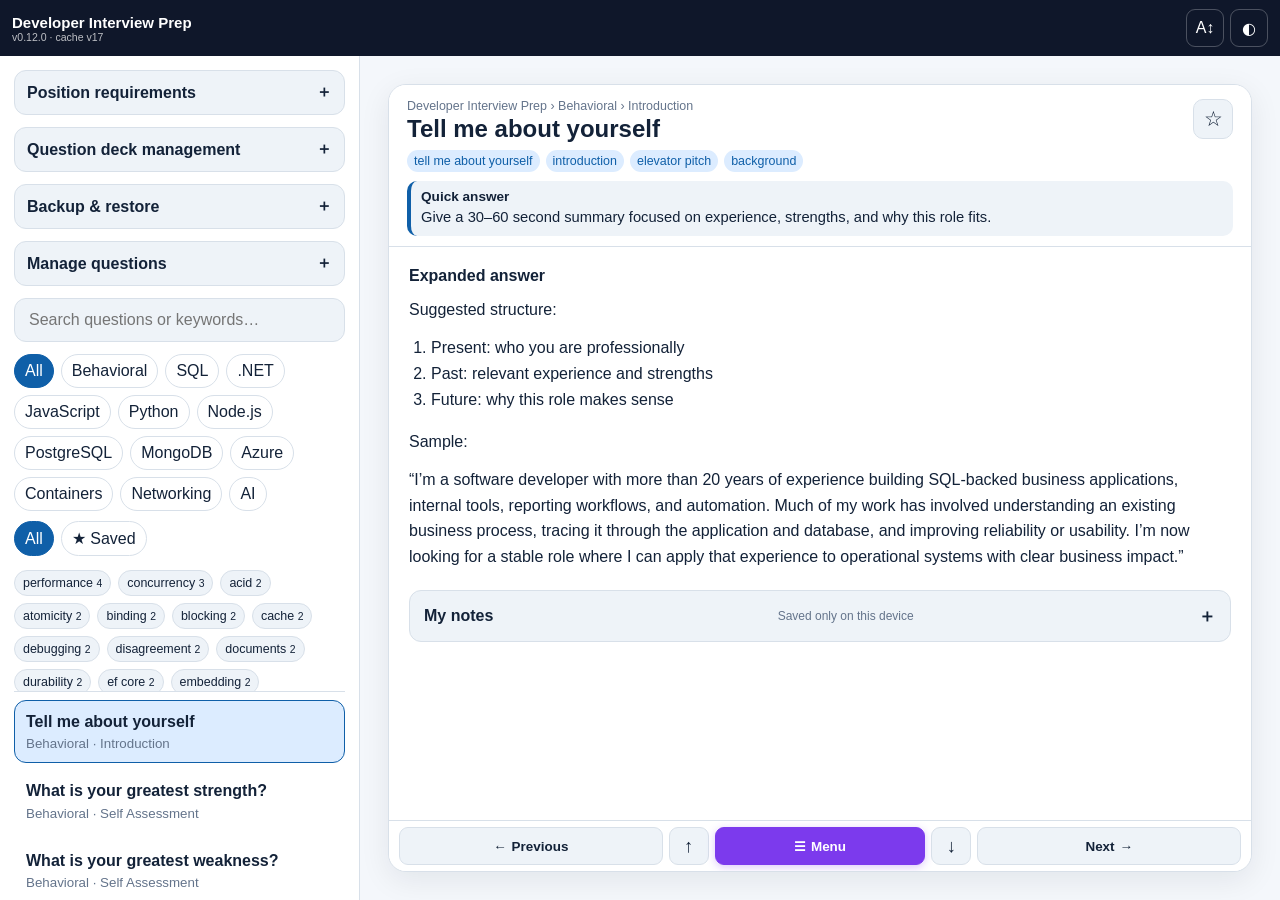
==== commit 750572b0: "Bump visible version for modular interview pack" ====
--- a/index.html
+++ b/index.html
@@ -21,7 +21,7 @@
     <button id="menuBtn" class="icon-btn mobile-only" type="button" aria-label="Open question list" aria-expanded="false">☰</button>
     <div class="brand">
       <strong>Developer Interview Prep</strong>
-      <span id="statusText">v0.11.0 · cache v16</span>
+      <span id="statusText">v0.12.0 · cache v17</span>
     </div>
     <div class="top-actions">
       <button id="fontBtn" class="icon-btn" aria-label="Change text size">A↕</button>
@@ -133,7 +133,7 @@
   <div id="overlay" class="overlay" aria-hidden="true"></div>
   <script>
     (() => {
-      const VERSION_TEXT = 'v0.11.0 · cache v16';
+      const VERSION_TEXT = 'v0.12.0 · cache v17';
       const body = document.body;
       const headerMenu = document.getElementById('menuBtn');
       const footerMenu = document.getElementById('footerMenuBtn');
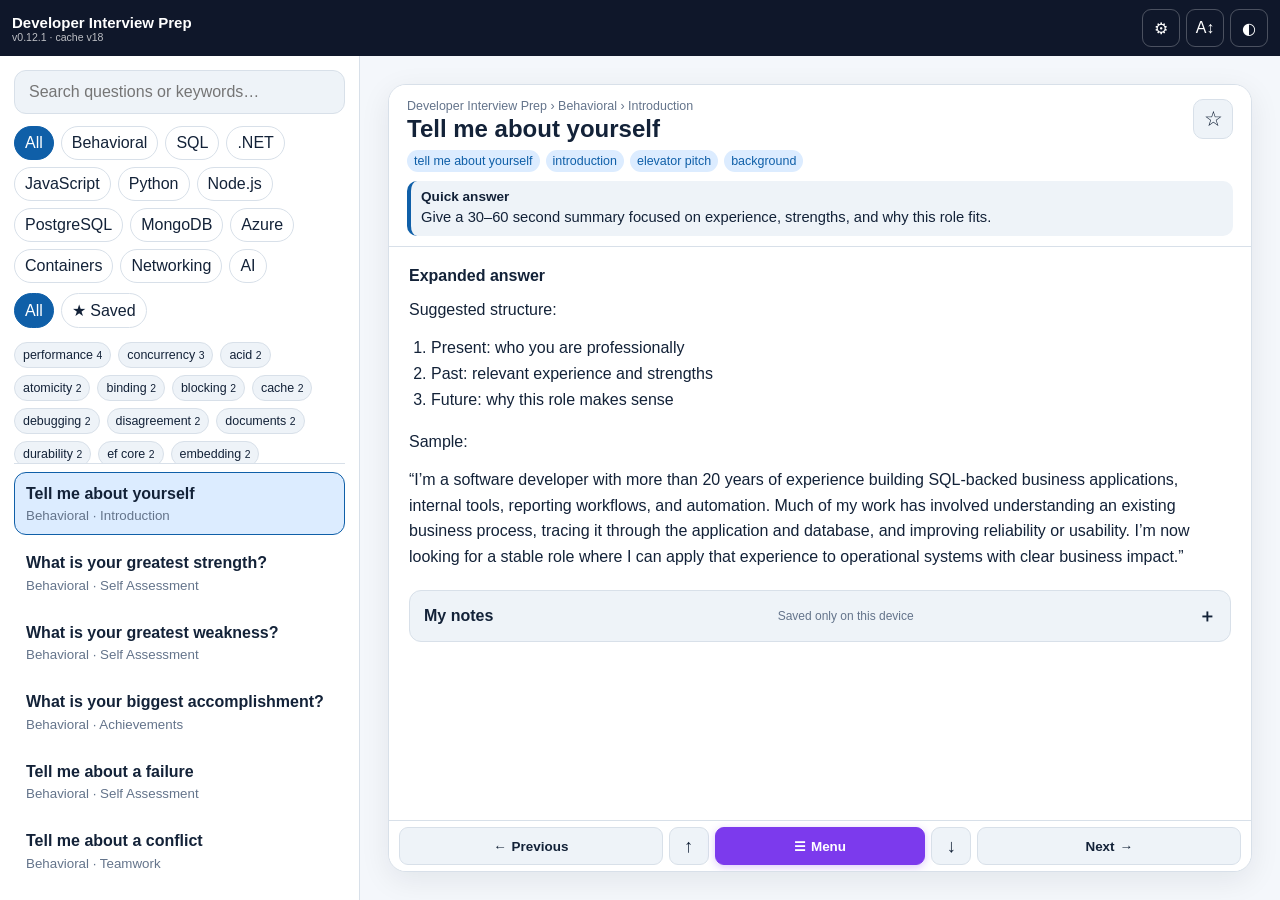
==== commit effbdffb: "Move management tools behind gear view" ====
--- a/index.html
+++ b/index.html
@@ -15,13 +15,14 @@
   <link rel="stylesheet" href="layout.css" />
   <link rel="stylesheet" href="analyzer.css" />
   <link rel="stylesheet" href="editor.css" />
+  <link rel="stylesheet" href="settings.css" />
 </head>
 <body>
   <header class="topbar">
     <button id="menuBtn" class="icon-btn mobile-only" type="button" aria-label="Open question list" aria-expanded="false">☰</button>
     <div class="brand">
       <strong>Developer Interview Prep</strong>
-      <span id="statusText">v0.12.0 · cache v17</span>
+      <span id="statusText">v0.12.1 · cache v18</span>
     </div>
     <div class="top-actions">
       <button id="fontBtn" class="icon-btn" aria-label="Change text size">A↕</button>
@@ -133,7 +134,7 @@
   <div id="overlay" class="overlay" aria-hidden="true"></div>
   <script>
     (() => {
-      const VERSION_TEXT = 'v0.12.0 · cache v17';
+      const VERSION_TEXT = 'v0.12.1 · cache v18';
       const body = document.body;
       const headerMenu = document.getElementById('menuBtn');
       const footerMenu = document.getElementById('footerMenuBtn');
@@ -183,5 +184,6 @@
   <script src="backup.js"></script>
   <script src="app.js"></script>
   <script src="editor.js"></script>
+  <script src="settings.js"></script>
 </body>
 </html>
--- a/settings.css
+++ b/settings.css
@@ -0,0 +1 @@
+.settings-panel,.questions-panel{min-height:100%}.settings-panel{display:none}.sidebar.settings-mode .settings-panel{display:block}.sidebar.settings-mode .questions-panel{display:none}.settings-head{position:sticky;top:0;z-index:8;display:flex;align-items:center;justify-content:space-between;gap:10px;margin:-14px -14px 12px;padding:12px 14px;background:var(--panel);border-bottom:1px solid var(--border)}.settings-head h2{margin:0;font-size:1rem}.settings-back{border:1px solid var(--border);background:var(--panel-2);color:var(--text);border-radius:9px;padding:8px 11px;font-weight:700}.settings-panel>details{margin-bottom:10px}.settings-gear.active{background:#7c3aed;border-color:#9f7aea;box-shadow:0 0 0 3px rgba(124,58,237,.2)}.sidebar-view-transition{animation:sidebarViewIn .18s ease-out}@keyframes sidebarViewIn{from{opacity:.45;transform:translateX(10px)}to{opacity:1;transform:translateX(0)}}@media(max-width:820px){.settings-head{margin-top:-14px}.settings-panel,.questions-panel{padding-bottom:calc(12px + env(safe-area-inset-bottom))}}@media(prefers-reduced-motion:reduce){.sidebar-view-transition{animation:none}}
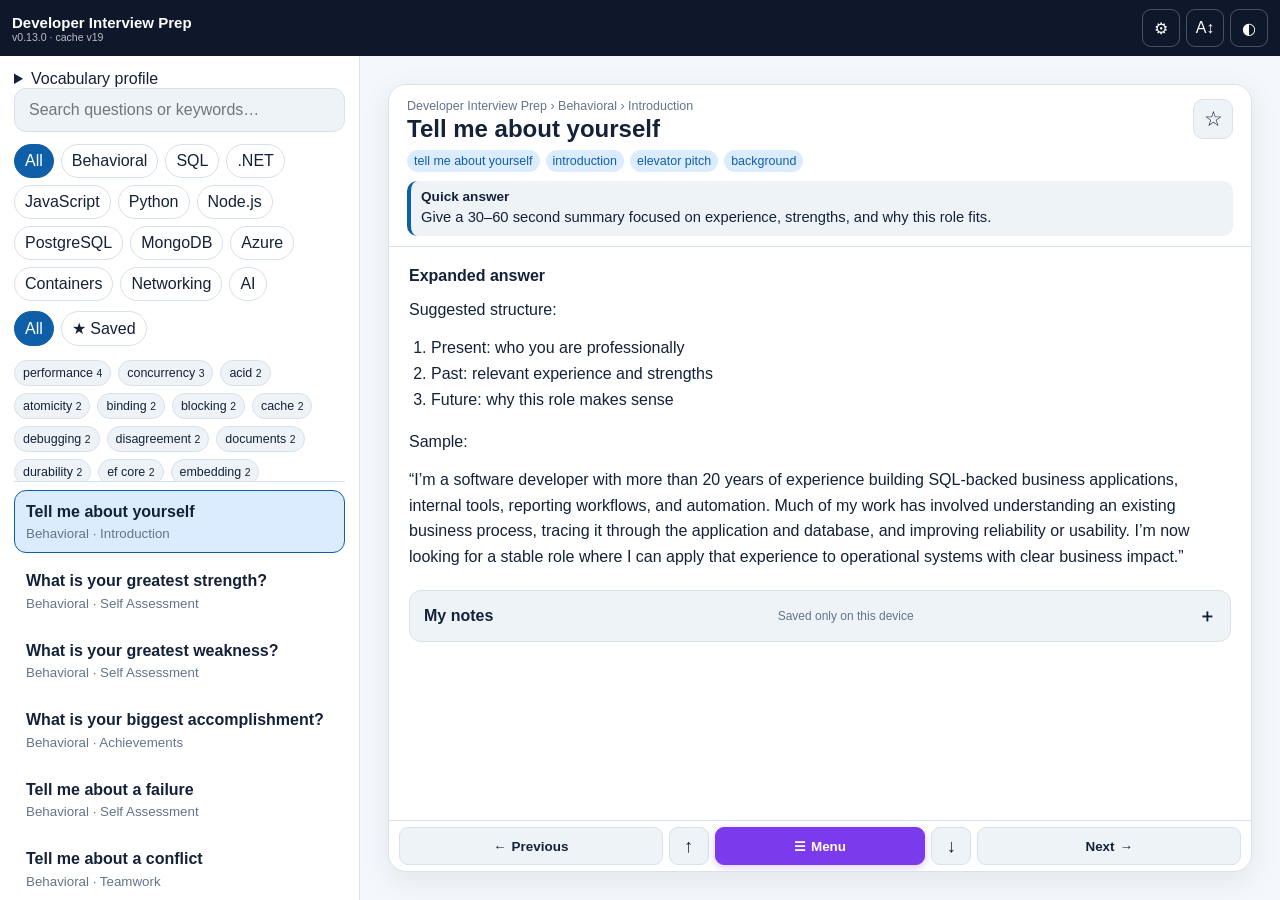
==== commit cb8d1db7: "Integrate shared vocabulary profile into interview prep sidebar" ====
--- a/index.html
+++ b/index.html
@@ -16,13 +16,14 @@
   <link rel="stylesheet" href="analyzer.css" />
   <link rel="stylesheet" href="editor.css" />
   <link rel="stylesheet" href="settings.css" />
+  <link rel="stylesheet" href="vocabulary-profile.css" />
 </head>
 <body>
   <header class="topbar">
     <button id="menuBtn" class="icon-btn mobile-only" type="button" aria-label="Open question list" aria-expanded="false">☰</button>
     <div class="brand">
       <strong>Developer Interview Prep</strong>
-      <span id="statusText">v0.12.1 · cache v18</span>
+      <span id="statusText">v0.13.0 · cache v19</span>
     </div>
     <div class="top-actions">
       <button id="fontBtn" class="icon-btn" aria-label="Change text size">A↕</button>
@@ -46,6 +47,15 @@
         </div>
       </details>
 
+      <details class="vocabulary-profile">
+        <summary>Vocabulary profile</summary>
+        <div class="vocabulary-profile-body">
+          <div id="vocabularyProfileSummary" class="vocabulary-profile-summary" aria-live="polite"></div>
+          <p class="vocabulary-profile-copy">General vocabulary and developer terminology are measured separately. Unknown terms are shared with Vocabulary Expander and FieldKit on this browser.</p>
+          <a class="vocabulary-profile-link" href="vocabulary/index.html">Open Developer Vocabulary Lab</a>
+        </div>
+      </details>
+
       <details class="deck-tools">
         <summary>Question deck management</summary>
         <div class="deck-tools-body">
@@ -63,7 +73,7 @@
       <details class="backup-tools">
         <summary>Backup & restore</summary>
         <div class="backup-tools-body">
-          <p>Back up notes, bookmarks, imported decks, preferences, and position requirements.</p>
+          <p>Back up notes, bookmarks, imported decks, preferences, position requirements, and the shared vocabulary profile.</p>
           <div class="backup-actions">
             <button id="exportBackupBtn" class="small-btn" type="button">Export backup</button>
             <button id="importBackupBtn" class="small-btn" type="button">Restore backup</button>
@@ -134,7 +144,7 @@
   <div id="overlay" class="overlay" aria-hidden="true"></div>
   <script>
     (() => {
-      const VERSION_TEXT = 'v0.12.1 · cache v18';
+      const VERSION_TEXT = 'v0.13.0 · cache v19';
       const body = document.body;
       const headerMenu = document.getElementById('menuBtn');
       const footerMenu = document.getElementById('footerMenuBtn');
@@ -182,6 +192,7 @@
   <script src="data.js"></script>
   <script src="analyzer.js"></script>
   <script src="backup.js"></script>
+  <script src="vocabulary-profile.js"></script>
   <script src="app.js"></script>
   <script src="editor.js"></script>
   <script src="settings.js"></script>
--- a/vocabulary-profile.css
+++ b/vocabulary-profile.css
@@ -0,0 +1,47 @@
+.vocabulary-profile .vocabulary-profile-body {
+  display: grid;
+  gap: .7rem;
+  padding: .75rem;
+}
+
+.vocabulary-profile-summary {
+  display: grid;
+  grid-template-columns: repeat(2, minmax(0, 1fr));
+  gap: .5rem;
+}
+
+.vocabulary-profile-summary > div {
+  border: 1px solid var(--border);
+  border-radius: 10px;
+  padding: .6rem;
+  background: var(--panel-soft, rgba(127,127,127,.06));
+}
+
+.vocabulary-profile-summary strong,
+.vocabulary-profile-summary span {
+  display: block;
+}
+
+.vocabulary-profile-summary span {
+  margin-top: .15rem;
+  color: var(--muted);
+  font-size: .72rem;
+}
+
+.vocabulary-profile-copy {
+  margin: 0;
+  color: var(--muted);
+  font-size: .78rem;
+  line-height: 1.45;
+}
+
+.vocabulary-profile-link {
+  display: block;
+  padding: .65rem .8rem;
+  border-radius: 9px;
+  background: var(--accent, #2563eb);
+  color: #fff;
+  text-align: center;
+  text-decoration: none;
+  font-weight: 700;
+}
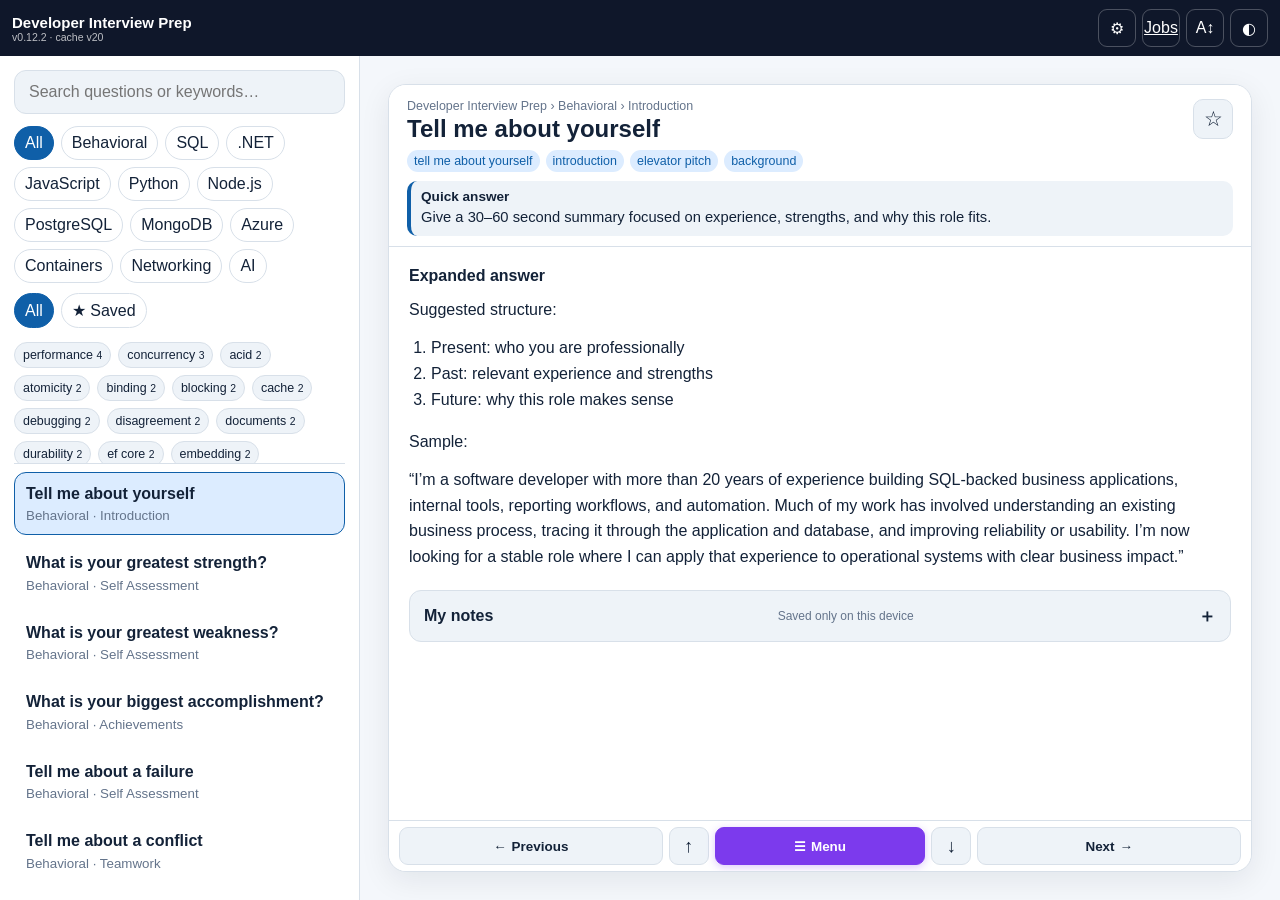
==== commit bcaba3dd: "Add job tracker navigation to interview prep" ====
--- a/index.html
+++ b/index.html
@@ -16,16 +16,16 @@
   <link rel="stylesheet" href="analyzer.css" />
   <link rel="stylesheet" href="editor.css" />
   <link rel="stylesheet" href="settings.css" />
-  <link rel="stylesheet" href="vocabulary-profile.css" />
 </head>
 <body>
   <header class="topbar">
     <button id="menuBtn" class="icon-btn mobile-only" type="button" aria-label="Open question list" aria-expanded="false">☰</button>
     <div class="brand">
       <strong>Developer Interview Prep</strong>
-      <span id="statusText">v0.13.0 · cache v19</span>
+      <span id="statusText">v0.12.2 · cache v20</span>
     </div>
     <div class="top-actions">
+      <a href="job-tracker.html" class="icon-btn" aria-label="Open job application tracker" title="Job tracker">Jobs</a>
       <button id="fontBtn" class="icon-btn" aria-label="Change text size">A↕</button>
       <button id="themeBtn" class="icon-btn" aria-label="Toggle theme">◐</button>
     </div>
@@ -47,15 +47,6 @@
         </div>
       </details>
 
-      <details class="vocabulary-profile">
-        <summary>Vocabulary profile</summary>
-        <div class="vocabulary-profile-body">
-          <div id="vocabularyProfileSummary" class="vocabulary-profile-summary" aria-live="polite"></div>
-          <p class="vocabulary-profile-copy">General vocabulary and developer terminology are measured separately. Unknown terms are shared with Vocabulary Expander and FieldKit on this browser.</p>
-          <a class="vocabulary-profile-link" href="vocabulary/index.html">Open Developer Vocabulary Lab</a>
-        </div>
-      </details>
-
       <details class="deck-tools">
         <summary>Question deck management</summary>
         <div class="deck-tools-body">
@@ -73,7 +64,7 @@
       <details class="backup-tools">
         <summary>Backup & restore</summary>
         <div class="backup-tools-body">
-          <p>Back up notes, bookmarks, imported decks, preferences, position requirements, and the shared vocabulary profile.</p>
+          <p>Back up notes, bookmarks, imported decks, preferences, and position requirements.</p>
           <div class="backup-actions">
             <button id="exportBackupBtn" class="small-btn" type="button">Export backup</button>
             <button id="importBackupBtn" class="small-btn" type="button">Restore backup</button>
@@ -144,7 +135,7 @@
   <div id="overlay" class="overlay" aria-hidden="true"></div>
   <script>
     (() => {
-      const VERSION_TEXT = 'v0.13.0 · cache v19';
+      const VERSION_TEXT = 'v0.12.2 · cache v20';
       const body = document.body;
       const headerMenu = document.getElementById('menuBtn');
       const footerMenu = document.getElementById('footerMenuBtn');
@@ -192,7 +183,6 @@
   <script src="data.js"></script>
   <script src="analyzer.js"></script>
   <script src="backup.js"></script>
-  <script src="vocabulary-profile.js"></script>
   <script src="app.js"></script>
   <script src="editor.js"></script>
   <script src="settings.js"></script>
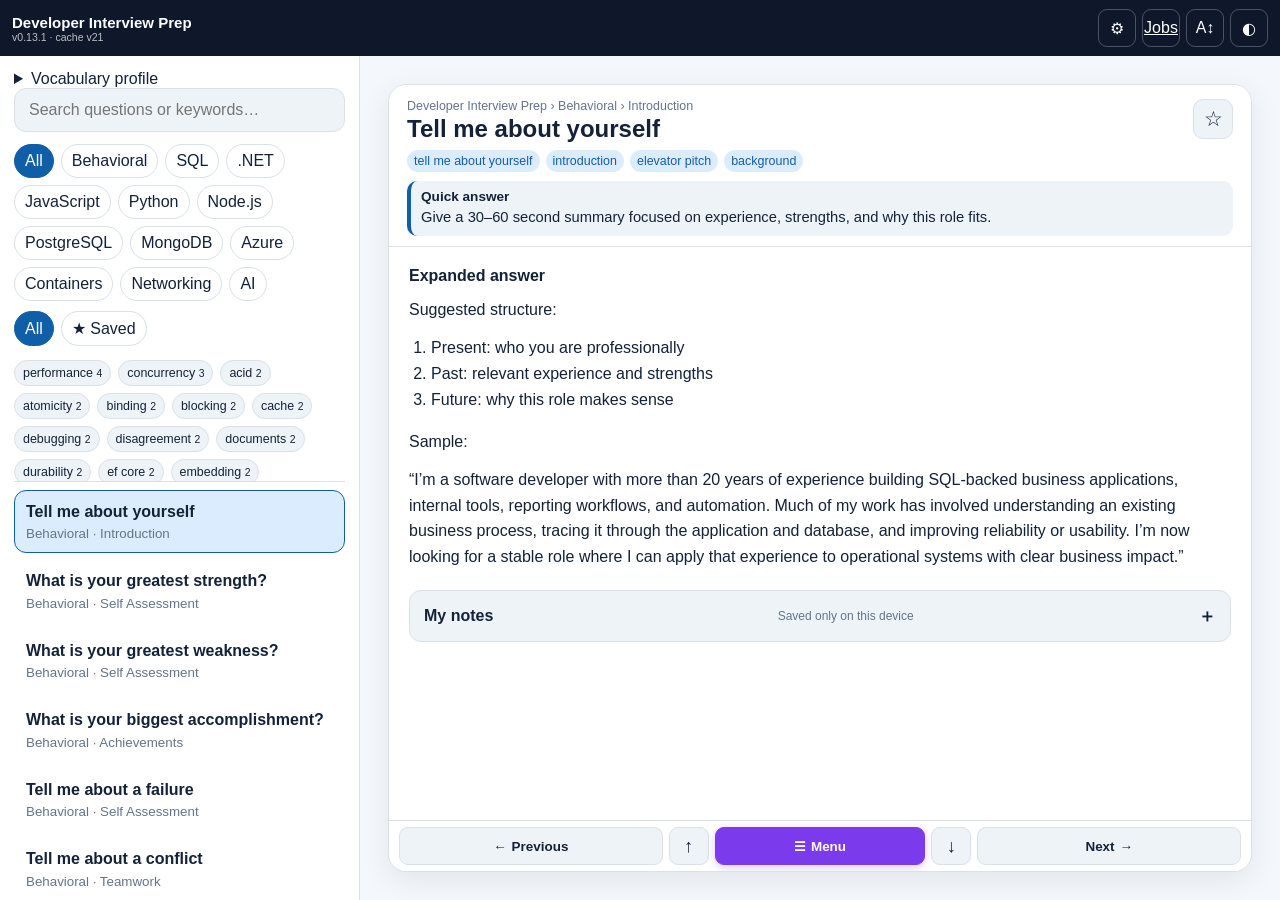
==== commit 3d4c54ac: "Merge main into vocabulary integration" ====
--- a/index.html
+++ b/index.html
@@ -16,13 +16,14 @@
   <link rel="stylesheet" href="analyzer.css" />
   <link rel="stylesheet" href="editor.css" />
   <link rel="stylesheet" href="settings.css" />
+  <link rel="stylesheet" href="vocabulary-profile.css" />
 </head>
 <body>
   <header class="topbar">
     <button id="menuBtn" class="icon-btn mobile-only" type="button" aria-label="Open question list" aria-expanded="false">☰</button>
     <div class="brand">
       <strong>Developer Interview Prep</strong>
-      <span id="statusText">v0.12.2 · cache v20</span>
+      <span id="statusText">v0.13.1 · cache v21</span>
     </div>
     <div class="top-actions">
       <a href="job-tracker.html" class="icon-btn" aria-label="Open job application tracker" title="Job tracker">Jobs</a>
@@ -47,6 +48,15 @@
         </div>
       </details>
 
+      <details class="vocabulary-profile">
+        <summary>Vocabulary profile</summary>
+        <div class="vocabulary-profile-body">
+          <div id="vocabularyProfileSummary" class="vocabulary-profile-summary" aria-live="polite"></div>
+          <p class="vocabulary-profile-copy">General vocabulary and developer terminology are measured separately. Unknown terms are shared with Vocabulary Expander and FieldKit on this browser.</p>
+          <a class="vocabulary-profile-link" href="vocabulary/index.html">Open Developer Vocabulary Lab</a>
+        </div>
+      </details>
+
       <details class="deck-tools">
         <summary>Question deck management</summary>
         <div class="deck-tools-body">
@@ -64,7 +74,7 @@
       <details class="backup-tools">
         <summary>Backup & restore</summary>
         <div class="backup-tools-body">
-          <p>Back up notes, bookmarks, imported decks, preferences, and position requirements.</p>
+          <p>Back up notes, bookmarks, imported decks, preferences, position requirements, and the shared vocabulary profile.</p>
           <div class="backup-actions">
             <button id="exportBackupBtn" class="small-btn" type="button">Export backup</button>
             <button id="importBackupBtn" class="small-btn" type="button">Restore backup</button>
@@ -135,7 +145,7 @@
   <div id="overlay" class="overlay" aria-hidden="true"></div>
   <script>
     (() => {
-      const VERSION_TEXT = 'v0.12.2 · cache v20';
+      const VERSION_TEXT = 'v0.13.1 · cache v21';
       const body = document.body;
       const headerMenu = document.getElementById('menuBtn');
       const footerMenu = document.getElementById('footerMenuBtn');
@@ -183,6 +193,7 @@
   <script src="data.js"></script>
   <script src="analyzer.js"></script>
   <script src="backup.js"></script>
+  <script src="vocabulary-profile.js"></script>
   <script src="app.js"></script>
   <script src="editor.js"></script>
   <script src="settings.js"></script>
--- a/vocabulary-profile.css
+++ b/vocabulary-profile.css
@@ -0,0 +1,47 @@
+.vocabulary-profile .vocabulary-profile-body {
+  display: grid;
+  gap: .7rem;
+  padding: .75rem;
+}
+
+.vocabulary-profile-summary {
+  display: grid;
+  grid-template-columns: repeat(2, minmax(0, 1fr));
+  gap: .5rem;
+}
+
+.vocabulary-profile-summary > div {
+  border: 1px solid var(--border);
+  border-radius: 10px;
+  padding: .6rem;
+  background: var(--panel-soft, rgba(127,127,127,.06));
+}
+
+.vocabulary-profile-summary strong,
+.vocabulary-profile-summary span {
+  display: block;
+}
+
+.vocabulary-profile-summary span {
+  margin-top: .15rem;
+  color: var(--muted);
+  font-size: .72rem;
+}
+
+.vocabulary-profile-copy {
+  margin: 0;
+  color: var(--muted);
+  font-size: .78rem;
+  line-height: 1.45;
+}
+
+.vocabulary-profile-link {
+  display: block;
+  padding: .65rem .8rem;
+  border-radius: 9px;
+  background: var(--accent, #2563eb);
+  color: #fff;
+  text-align: center;
+  text-decoration: none;
+  font-weight: 700;
+}
